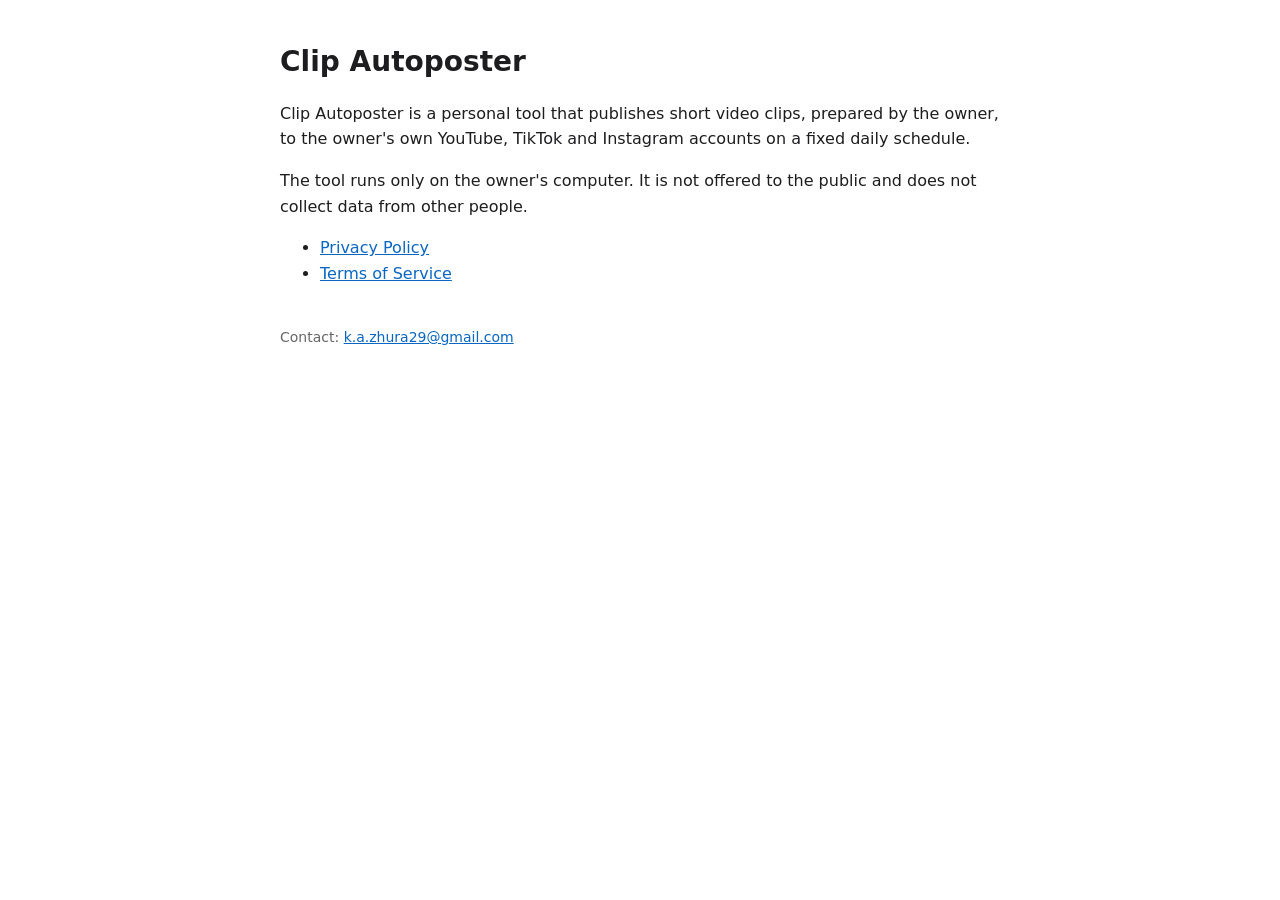
==== index.html @ ecee29cc "Add files via upload" ====
<!doctype html>
<html lang="en">
<head>
<meta charset="utf-8">
<meta name="viewport" content="width=device-width, initial-scale=1">
<title>Clip Autoposter</title>
<style>
  body { font-family: system-ui, -apple-system, Segoe UI, Roboto, sans-serif; max-width: 720px; margin: 40px auto; padding: 0 16px; line-height: 1.6; color: #1d1d1f; background: #fff; }
  h1 { font-size: 28px; margin-bottom: 4px; }
  a { color: #0a66c2; }
  footer { margin-top: 40px; font-size: 14px; color: #666; }
</style>
</head>
<body>
<h1>Clip Autoposter</h1>
<p>Clip Autoposter is a personal tool that publishes short video clips, prepared by the owner, to the owner's own
YouTube, TikTok and Instagram accounts on a fixed daily schedule.</p>
<p>The tool runs only on the owner's computer. It is not offered to the public and does not collect data from other people.</p>
<ul>
  <li><a href="privacy.html">Privacy Policy</a></li>
  <li><a href="terms.html">Terms of Service</a></li>
</ul>
<footer>Contact: <a href="mailto:k.a.zhura29@gmail.com">k.a.zhura29@gmail.com</a></footer>
</body>
</html>
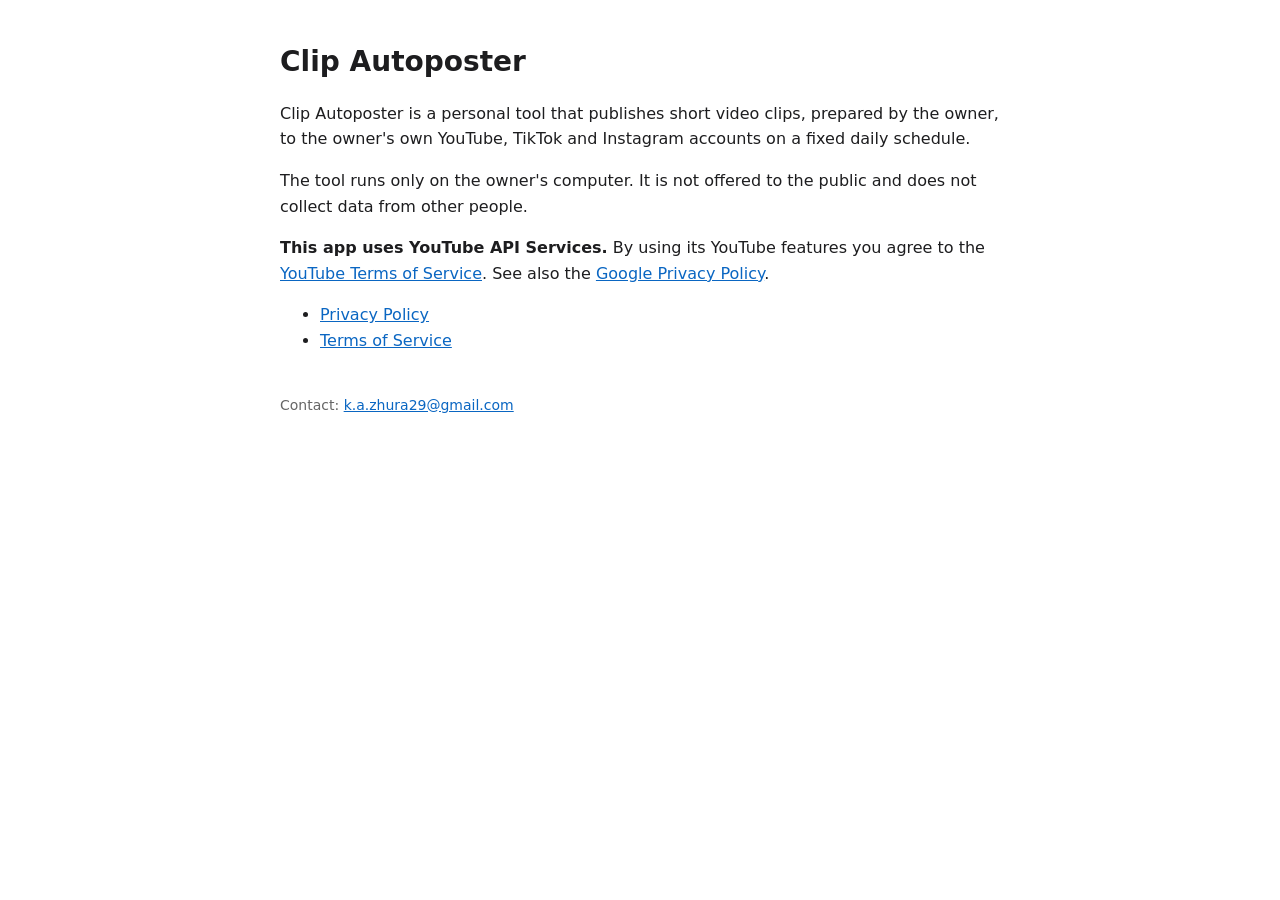
==== commit 5d52d324: "Add files via upload" ====
--- a/index.html
+++ b/index.html
@@ -16,6 +16,9 @@
 <p>Clip Autoposter is a personal tool that publishes short video clips, prepared by the owner, to the owner's own
 YouTube, TikTok and Instagram accounts on a fixed daily schedule.</p>
 <p>The tool runs only on the owner's computer. It is not offered to the public and does not collect data from other people.</p>
+<p><b>This app uses YouTube API Services.</b> By using its YouTube features you agree to the
+<a href="https://www.youtube.com/t/terms">YouTube Terms of Service</a>. See also the
+<a href="https://policies.google.com/privacy">Google Privacy Policy</a>.</p>
 <ul>
   <li><a href="privacy.html">Privacy Policy</a></li>
   <li><a href="terms.html">Terms of Service</a></li>
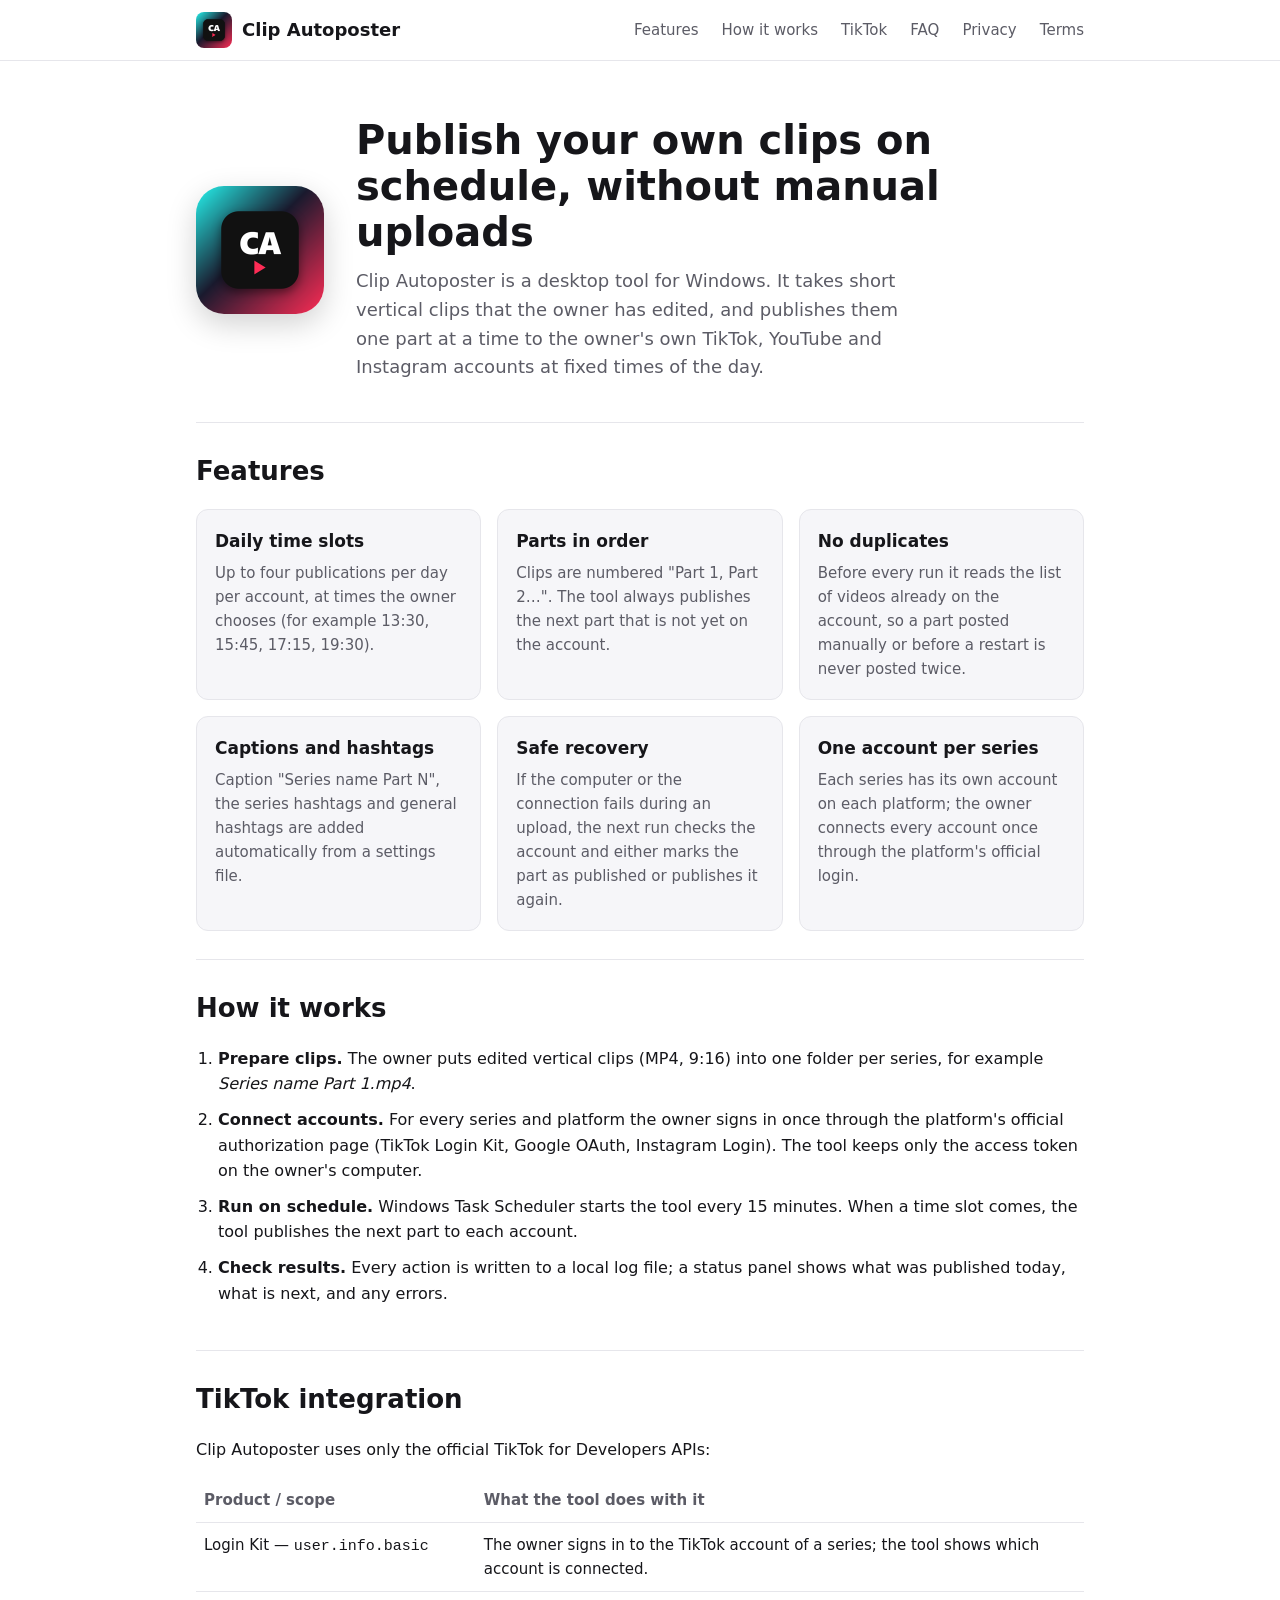
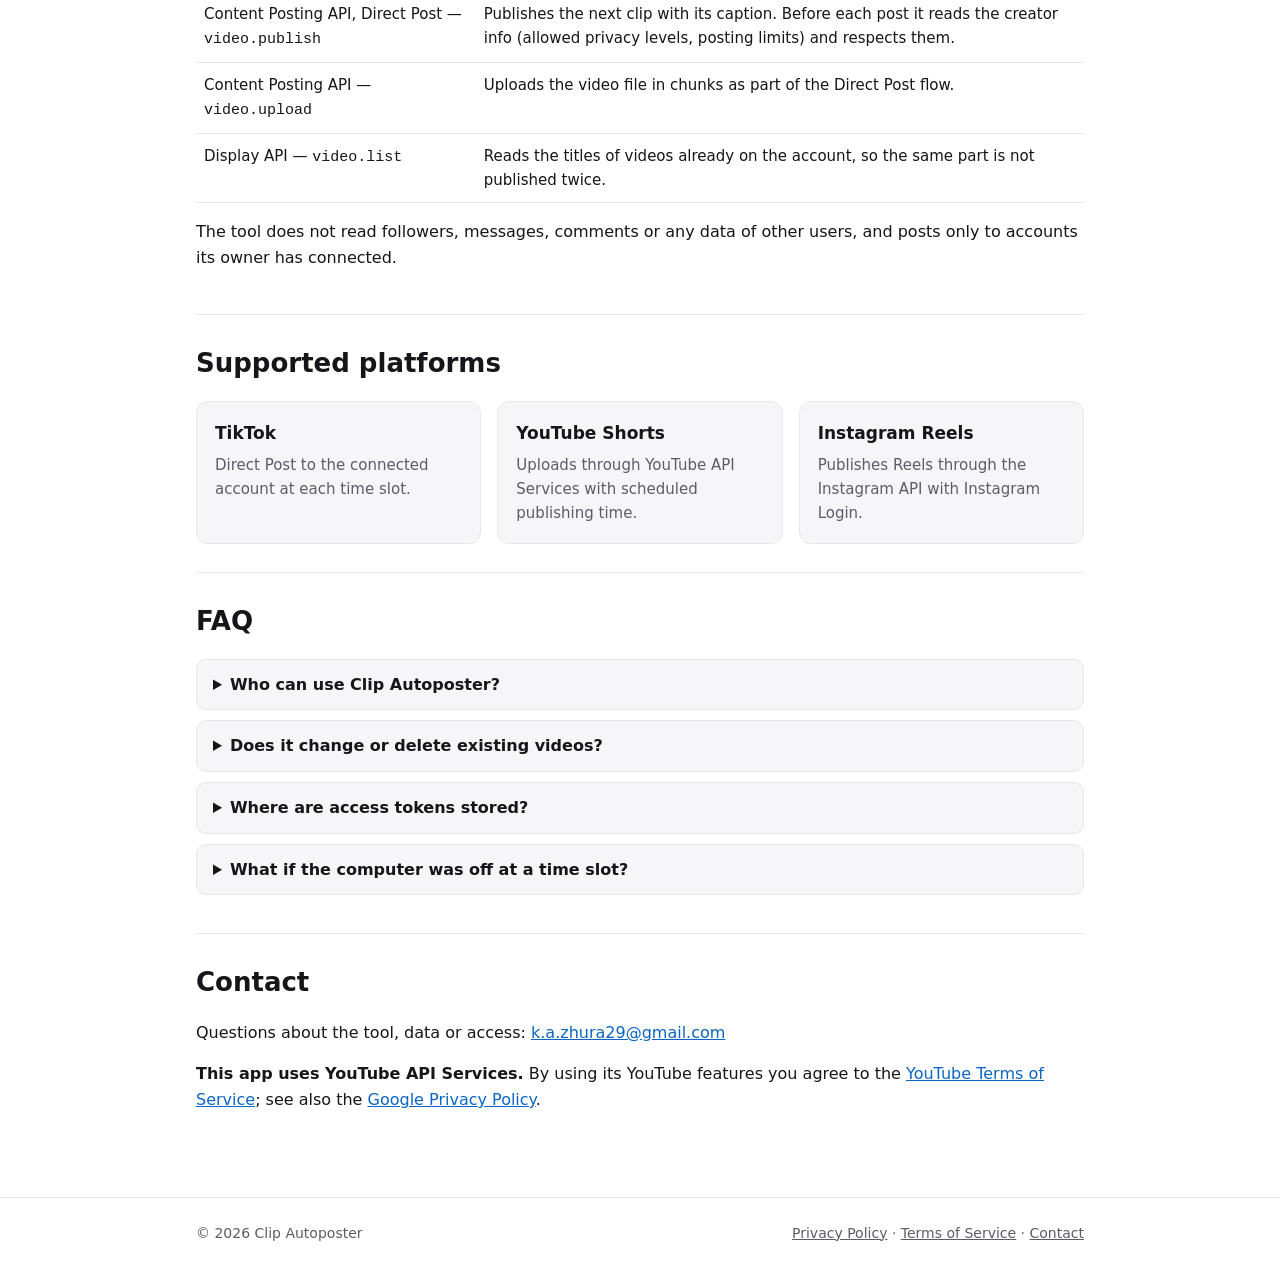
==== commit d96a7821: "Full website: favicon matching app icon, features, how it works, updated privacy and terms" ====
--- a/index.html
+++ b/index.html
@@ -3,26 +3,101 @@
 <head>
 <meta charset="utf-8">
 <meta name="viewport" content="width=device-width, initial-scale=1">
-<title>Clip Autoposter</title>
-<style>
-  body { font-family: system-ui, -apple-system, Segoe UI, Roboto, sans-serif; max-width: 720px; margin: 40px auto; padding: 0 16px; line-height: 1.6; color: #1d1d1f; background: #fff; }
-  h1 { font-size: 28px; margin-bottom: 4px; }
-  a { color: #0a66c2; }
-  footer { margin-top: 40px; font-size: 14px; color: #666; }
-</style>
+<title>Clip Autoposter — scheduled publishing of short clips</title>
+<meta name="description" content="Clip Autoposter is a desktop tool that publishes the owner's own short video clips to the owner's TikTok, YouTube and Instagram accounts on a daily schedule.">
+<link rel="icon" href="favicon.ico" sizes="48x48">
+<link rel="icon" type="image/png" href="favicon-32.png" sizes="32x32">
+<link rel="apple-touch-icon" href="apple-touch-icon.png">
+<link rel="stylesheet" href="style.css">
 </head>
 <body>
-<h1>Clip Autoposter</h1>
-<p>Clip Autoposter is a personal tool that publishes short video clips, prepared by the owner, to the owner's own
-YouTube, TikTok and Instagram accounts on a fixed daily schedule.</p>
-<p>The tool runs only on the owner's computer. It is not offered to the public and does not collect data from other people.</p>
-<p><b>This app uses YouTube API Services.</b> By using its YouTube features you agree to the
-<a href="https://www.youtube.com/t/terms">YouTube Terms of Service</a>. See also the
-<a href="https://policies.google.com/privacy">Google Privacy Policy</a>.</p>
-<ul>
-  <li><a href="privacy.html">Privacy Policy</a></li>
-  <li><a href="terms.html">Terms of Service</a></li>
-</ul>
-<footer>Contact: <a href="mailto:k.a.zhura29@gmail.com">k.a.zhura29@gmail.com</a></footer>
+<header class="site"><div class="wrap">
+  <a class="brand" href="./"><img src="logo-256.png" alt="Clip Autoposter icon">Clip Autoposter</a>
+  <nav>
+    <a href="#features">Features</a>
+    <a href="#how">How it works</a>
+    <a href="#tiktok">TikTok</a>
+    <a href="#faq">FAQ</a>
+    <a href="privacy.html">Privacy</a>
+    <a href="terms.html">Terms</a>
+  </nav>
+</div></header>
+
+<main class="wrap">
+  <div class="hero">
+    <img src="logo-256.png" alt="Clip Autoposter icon">
+    <div>
+      <h1>Publish your own clips on schedule, without manual uploads</h1>
+      <p>Clip Autoposter is a desktop tool for Windows. It takes short vertical clips that the owner has edited,
+      and publishes them one part at a time to the owner's own TikTok, YouTube and Instagram accounts at fixed
+      times of the day.</p>
+    </div>
+  </div>
+
+  <section id="features">
+    <h2>Features</h2>
+    <div class="grid">
+      <div class="card"><h3>Daily time slots</h3><p>Up to four publications per day per account, at times the owner chooses (for example 13:30, 15:45, 17:15, 19:30).</p></div>
+      <div class="card"><h3>Parts in order</h3><p>Clips are numbered "Part 1, Part 2…". The tool always publishes the next part that is not yet on the account.</p></div>
+      <div class="card"><h3>No duplicates</h3><p>Before every run it reads the list of videos already on the account, so a part posted manually or before a restart is never posted twice.</p></div>
+      <div class="card"><h3>Captions and hashtags</h3><p>Caption "Series name Part N", the series hashtags and general hashtags are added automatically from a settings file.</p></div>
+      <div class="card"><h3>Safe recovery</h3><p>If the computer or the connection fails during an upload, the next run checks the account and either marks the part as published or publishes it again.</p></div>
+      <div class="card"><h3>One account per series</h3><p>Each series has its own account on each platform; the owner connects every account once through the platform's official login.</p></div>
+    </div>
+  </section>
+
+  <section id="how">
+    <h2>How it works</h2>
+    <ol class="steps">
+      <li><b>Prepare clips.</b> The owner puts edited vertical clips (MP4, 9:16) into one folder per series, for example <i>Series name Part 1.mp4</i>.</li>
+      <li><b>Connect accounts.</b> For every series and platform the owner signs in once through the platform's official authorization page (TikTok Login Kit, Google OAuth, Instagram Login). The tool keeps only the access token on the owner's computer.</li>
+      <li><b>Run on schedule.</b> Windows Task Scheduler starts the tool every 15 minutes. When a time slot comes, the tool publishes the next part to each account.</li>
+      <li><b>Check results.</b> Every action is written to a local log file; a status panel shows what was published today, what is next, and any errors.</li>
+    </ol>
+  </section>
+
+  <section id="tiktok">
+    <h2>TikTok integration</h2>
+    <p>Clip Autoposter uses only the official TikTok for Developers APIs:</p>
+    <table>
+      <tr><th>Product / scope</th><th>What the tool does with it</th></tr>
+      <tr><td>Login Kit — <code>user.info.basic</code></td><td>The owner signs in to the TikTok account of a series; the tool shows which account is connected.</td></tr>
+      <tr><td>Content Posting API, Direct Post — <code>video.publish</code></td><td>Publishes the next clip with its caption. Before each post it reads the creator info (allowed privacy levels, posting limits) and respects them.</td></tr>
+      <tr><td>Content Posting API — <code>video.upload</code></td><td>Uploads the video file in chunks as part of the Direct Post flow.</td></tr>
+      <tr><td>Display API — <code>video.list</code></td><td>Reads the titles of videos already on the account, so the same part is not published twice.</td></tr>
+    </table>
+    <p>The tool does not read followers, messages, comments or any data of other users, and posts only to accounts its owner has connected.</p>
+  </section>
+
+  <section id="platforms">
+    <h2>Supported platforms</h2>
+    <div class="grid">
+      <div class="card"><h3>TikTok</h3><p>Direct Post to the connected account at each time slot.</p></div>
+      <div class="card"><h3>YouTube Shorts</h3><p>Uploads through YouTube API Services with scheduled publishing time.</p></div>
+      <div class="card"><h3>Instagram Reels</h3><p>Publishes Reels through the Instagram API with Instagram Login.</p></div>
+    </div>
+  </section>
+
+  <section id="faq">
+    <h2>FAQ</h2>
+    <details><summary>Who can use Clip Autoposter?</summary><p>It is a personal tool. It runs on its owner's computer and publishes only to accounts that the owner connected. It is not sold or offered as a hosted service.</p></details>
+    <details><summary>Does it change or delete existing videos?</summary><p>No. It only publishes new clips and reads the titles of existing videos to avoid duplicates.</p></details>
+    <details><summary>Where are access tokens stored?</summary><p>In files on the owner's computer only. See the <a href="privacy.html">Privacy Policy</a> for details and how to revoke access.</p></details>
+    <details><summary>What if the computer was off at a time slot?</summary><p>A slot missed by more than 40 minutes is skipped, so clips are never published in a burst.</p></details>
+  </section>
+
+  <section id="contact">
+    <h2>Contact</h2>
+    <p>Questions about the tool, data or access: <a href="mailto:k.a.zhura29@gmail.com">k.a.zhura29@gmail.com</a></p>
+    <p><b>This app uses YouTube API Services.</b> By using its YouTube features you agree to the
+    <a href="https://www.youtube.com/t/terms">YouTube Terms of Service</a>; see also the
+    <a href="https://policies.google.com/privacy">Google Privacy Policy</a>.</p>
+  </section>
+</main>
+
+<footer class="site"><div class="wrap">
+  <span>© 2026 Clip Autoposter</span>
+  <span><a href="privacy.html">Privacy Policy</a> · <a href="terms.html">Terms of Service</a> · <a href="mailto:k.a.zhura29@gmail.com">Contact</a></span>
+</div></footer>
 </body>
 </html>
--- a/style.css
+++ b/style.css
@@ -0,0 +1,59 @@
+:root {
+  --bg: #ffffff;
+  --text: #16161a;
+  --muted: #5c5c66;
+  --line: #e6e6eb;
+  --card: #f6f6f9;
+  --accent: #fe2c55;
+  --accent2: #25f4ee;
+  --link: #0a66c2;
+}
+@media (prefers-color-scheme: dark) {
+  :root { --bg: #111114; --text: #ececf1; --muted: #a0a0ab; --line: #2a2a31; --card: #1a1a1f; --link: #6cb4ff; }
+}
+* { box-sizing: border-box; }
+body { margin: 0; font-family: system-ui, -apple-system, "Segoe UI", Roboto, sans-serif; line-height: 1.6; color: var(--text); background: var(--bg); }
+a { color: var(--link); }
+.wrap { max-width: 920px; margin: 0 auto; padding: 0 16px; }
+
+header.site { border-bottom: 1px solid var(--line); }
+header.site .wrap { display: flex; align-items: center; justify-content: space-between; gap: 16px; padding-top: 12px; padding-bottom: 12px; flex-wrap: wrap; }
+.brand { display: flex; align-items: center; gap: 10px; color: var(--text); text-decoration: none; font-weight: 700; font-size: 18px; }
+.brand img { width: 36px; height: 36px; border-radius: 8px; }
+nav a { color: var(--muted); text-decoration: none; margin-left: 18px; font-size: 15px; }
+nav a:first-child { margin-left: 0; }
+nav a:hover, nav a.active { color: var(--text); }
+
+.hero { padding: 56px 0 40px; display: flex; gap: 32px; align-items: center; flex-wrap: wrap; }
+.hero img { width: 128px; height: 128px; border-radius: 28px; box-shadow: 0 10px 30px rgba(0,0,0,.18); }
+.hero h1 { font-size: 40px; line-height: 1.15; margin: 0 0 12px; }
+.hero p { font-size: 18px; color: var(--muted); margin: 0; max-width: 560px; }
+.hero > div { flex: 1 1 320px; }
+
+section { padding: 28px 0; border-top: 1px solid var(--line); }
+section h2 { font-size: 26px; margin: 0 0 16px; }
+.grid { display: grid; grid-template-columns: repeat(auto-fit, minmax(240px, 1fr)); gap: 16px; }
+.card { background: var(--card); border: 1px solid var(--line); border-radius: 12px; padding: 18px; }
+.card h3 { margin: 0 0 6px; font-size: 17px; }
+.card p { margin: 0; color: var(--muted); font-size: 15px; }
+ol.steps { padding-left: 22px; }
+ol.steps li { margin-bottom: 10px; }
+table { width: 100%; border-collapse: collapse; font-size: 15px; }
+th, td { text-align: left; padding: 10px 8px; border-bottom: 1px solid var(--line); vertical-align: top; }
+th { color: var(--muted); font-weight: 600; }
+details { border: 1px solid var(--line); border-radius: 10px; padding: 12px 16px; margin-bottom: 10px; background: var(--card); }
+summary { cursor: pointer; font-weight: 600; }
+.doc h1 { font-size: 32px; margin: 40px 0 4px; }
+.doc h2 { font-size: 20px; margin-top: 28px; }
+.doc .updated { color: var(--muted); margin-top: 0; }
+
+footer.site { border-top: 1px solid var(--line); margin-top: 40px; padding: 24px 0 40px; color: var(--muted); font-size: 14px; }
+footer.site .wrap { display: flex; justify-content: space-between; gap: 16px; flex-wrap: wrap; }
+footer.site a { color: var(--muted); }
+
+@media (max-width: 560px) {
+  .hero { padding-top: 32px; }
+  .hero h1 { font-size: 30px; }
+  .hero img { width: 88px; height: 88px; border-radius: 20px; }
+  nav a { margin-left: 12px; }
+}
